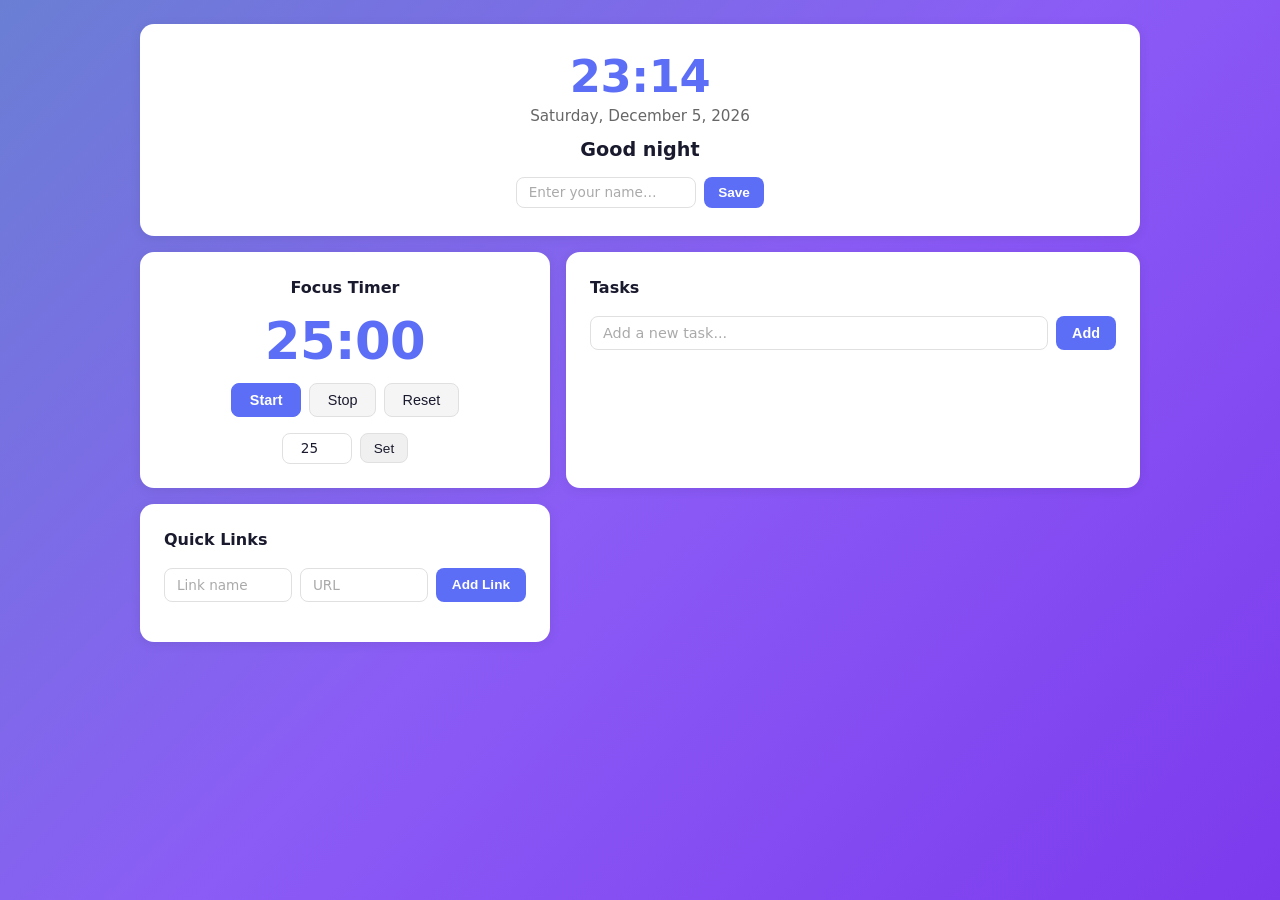
==== index.html @ 8b7bfc3d "init" ====
<!DOCTYPE html>
<html lang="en">
<head>
  <meta charset="UTF-8" />
  <meta name="viewport" content="width=device-width, initial-scale=1.0" />
  <title>Life Dashboard</title>
  <link rel="stylesheet" href="css/styles.css" />
</head>
<body>
  <main class="dashboard">

    <!-- Greeting Module — full width top -->
    <section id="greeting-module" class="module module--greeting">
      <time id="time-display"></time>
      <p id="date-display"></p>
      <p id="greeting-text"></p>
      <form id="name-form">
        <input id="name-input" type="text" placeholder="Enter your name…" autocomplete="off" maxlength="40" />
        <button type="submit">Save</button>
      </form>
    </section>

    <!-- Row: Focus Timer (left) + Task Manager (right) -->
    <div class="row-two">

      <!-- Focus Timer -->
      <section id="focus-timer" class="module">
        <h2>Focus Timer</h2>
        <div id="timer-display">25:00</div>
        <div id="timer-completion" class="hidden">Session complete!</div>
        <div class="timer-controls">
          <button id="timer-start">Start</button>
          <button id="timer-stop">Stop</button>
          <button id="timer-reset">Reset</button>
        </div>
        <form id="timer-duration-form">
          <input id="timer-duration-input" type="number" min="1" max="120" placeholder="Minutes" />
          <button type="submit">Set</button>
        </form>
      </section>

      <!-- Task Manager -->
      <section id="task-manager" class="module">
        <h2>Tasks</h2>
        <form id="task-form">
          <input id="task-input" type="text" placeholder="Add a new task..." autocomplete="off" />
          <button type="submit">Add</button>
        </form>
        <p id="task-duplicate-msg" class="hidden">Task already exists!</p>
        <ul id="task-list"></ul>
      </section>

    </div>

    <!-- Quick Links — bottom left, aligned under Focus Timer -->
    <div class="row-bottom">
      <section id="quick-links" class="module">
        <h2>Quick Links</h2>
        <form id="links-form">
          <input id="link-label-input" type="text" placeholder="Link name" autocomplete="off" />
          <input id="link-url-input" type="url" placeholder="URL" autocomplete="off" />
          <button type="submit">Add Link</button>
        </form>
        <ul id="links-list"></ul>
      </section>
      <!-- empty spacer to keep grid balanced -->
      <div></div>
    </div>

  </main>

  <script src="js/app.js"></script>
</body>
</html>
---- css/styles.css ----
/* Life Dashboard — styles */

*, *::before, *::after {
  box-sizing: border-box;
  margin: 0;
  padding: 0;
}

/* -------------------------------------------------------------------------
   Base
------------------------------------------------------------------------- */
:root {
  --accent: #5b6ef5;
  --accent-hover: #7080ff;
  --danger: #e05c6a;
  --danger-hover: #c94d5a;
  --radius: 14px;
  --gap: 1rem;
  --card-bg: #ffffff;
  --text: #1a1a2e;
  --text-muted: #666;
  --border: #e0e0e0;
}

body {
  background: linear-gradient(135deg, #6a7fd4 0%, #8b5cf6 50%, #7c3aed 100%);
  color: var(--text);
  font-family: system-ui, -apple-system, "Segoe UI", sans-serif;
  font-size: 1rem;
  line-height: 1.5;
  min-height: 100vh;
  padding: 1.5rem;
}

/* -------------------------------------------------------------------------
   Dashboard layout
------------------------------------------------------------------------- */
.dashboard {
  display: flex;
  flex-direction: column;
  gap: var(--gap);
  max-width: 1000px;
  margin: 0 auto;
}

/* Row with timer + tasks side by side */
.row-two {
  display: grid;
  grid-template-columns: 1fr 1.4fr;
  gap: var(--gap);
}

/* -------------------------------------------------------------------------
   Module card
------------------------------------------------------------------------- */
.module {
  background: var(--card-bg);
  border-radius: var(--radius);
  padding: 1.5rem;
  display: flex;
  flex-direction: column;
  gap: 1rem;
  box-shadow: 0 2px 12px rgba(0,0,0,0.08);
}

.module h2 {
  font-size: 1rem;
  font-weight: 700;
  color: var(--text);
}

/* -------------------------------------------------------------------------
   Greeting Module
------------------------------------------------------------------------- */
.module--greeting {
  text-align: center;
  gap: 0.25rem;
  padding: 1.75rem 1.5rem;
}

#time-display {
  font-size: 2.8rem;
  font-weight: 700;
  color: var(--accent);
  letter-spacing: -0.01em;
  line-height: 1.1;
  font-variant-numeric: tabular-nums;
}

#date-display {
  font-size: 0.95rem;
  color: var(--text-muted);
}

#greeting-text {
  font-size: 1.2rem;
  font-weight: 700;
  color: var(--text);
  margin-top: 0.25rem;
}

/* -------------------------------------------------------------------------
   Focus Timer
------------------------------------------------------------------------- */
#focus-timer {
  align-items: center;
  text-align: center;
}

#timer-display {
  font-size: 3.2rem;
  font-weight: 700;
  color: var(--accent);
  letter-spacing: -0.01em;
  font-variant-numeric: tabular-nums;
  line-height: 1;
}

#timer-completion {
  font-size: 0.85rem;
  font-weight: 600;
  color: #4caf7d;
  background: rgba(76, 175, 125, 0.1);
  border: 1px solid rgba(76, 175, 125, 0.3);
  border-radius: 6px;
  padding: 0.35rem 0.75rem;
}

.timer-controls {
  display: flex;
  gap: 0.5rem;
}

.timer-controls button {
  padding: 0.5rem 1.1rem;
  border-radius: 8px;
  font-size: 0.9rem;
  font-weight: 500;
  cursor: pointer;
  border: 1px solid var(--border);
  background: #f5f5f5;
  color: var(--text);
  transition: background 0.15s;
}

.timer-controls button:hover {
  background: #e8e8e8;
}

#timer-start {
  background: var(--accent) !important;
  border-color: var(--accent) !important;
  color: #fff !important;
  font-weight: 600 !important;
}

#timer-start:hover {
  background: var(--accent-hover) !important;
  border-color: var(--accent-hover) !important;
}

/* -------------------------------------------------------------------------
   Task Manager
------------------------------------------------------------------------- */
#task-form {
  display: flex;
  gap: 0.5rem;
}

#task-input {
  flex: 1;
  padding: 0.5rem 0.75rem;
  border: 1px solid var(--border);
  border-radius: 8px;
  font-size: 0.9rem;
  font-family: inherit;
  color: var(--text);
  background: #fff;
  transition: border-color 0.15s;
}

#task-input::placeholder { color: #aaa; }
#task-input:focus { outline: none; border-color: var(--accent); }

#task-form button[type="submit"] {
  padding: 0.5rem 1rem;
  background: var(--accent);
  border: none;
  border-radius: 8px;
  color: #fff;
  font-size: 0.9rem;
  font-weight: 600;
  cursor: pointer;
  transition: background 0.15s;
  white-space: nowrap;
}

#task-form button[type="submit"]:hover {
  background: var(--accent-hover);
}

#task-list {
  list-style: none;
  display: flex;
  flex-direction: column;
  gap: 0.5rem;
}

#task-list li {
  display: flex;
  align-items: center;
  gap: 0.6rem;
  padding: 0.5rem 0.25rem;
  border-bottom: 1px solid #f0f0f0;
}

/* Checkbox toggle button styled as checkbox */
.task-toggle-btn {
  width: 18px;
  height: 18px;
  min-width: 18px;
  border: 2px solid #ccc;
  border-radius: 4px;
  background: #fff;
  cursor: pointer;
  padding: 0;
  font-size: 0;
  transition: background 0.15s, border-color 0.15s;
  flex-shrink: 0;
}

#task-list li.completed .task-toggle-btn {
  background: var(--accent);
  border-color: var(--accent);
}

.task-label {
  flex: 1;
  font-size: 0.9rem;
  color: var(--text);
  word-break: break-word;
}

#task-list li.completed .task-label {
  text-decoration: line-through;
  color: #aaa;
}

.task-edit-input {
  flex: 1;
  padding: 0.3rem 0.5rem;
  border: 1px solid var(--accent);
  border-radius: 6px;
  font-size: 0.9rem;
  font-family: inherit;
  color: var(--text);
}

.task-edit-input:focus { outline: none; }

.task-edit-btn,
.task-confirm-btn {
  padding: 0.3rem 0.6rem;
  border: 1px solid var(--border);
  border-radius: 6px;
  background: #f5f5f5;
  color: var(--text);
  font-size: 0.8rem;
  cursor: pointer;
  transition: background 0.15s;
}

.task-edit-btn:hover,
.task-confirm-btn:hover {
  background: #e8e8e8;
}

.task-delete-btn {
  padding: 0.3rem 0.65rem;
  background: var(--danger);
  border: none;
  border-radius: 6px;
  color: #fff;
  font-size: 0.8rem;
  font-weight: 600;
  cursor: pointer;
  transition: background 0.15s;
  white-space: nowrap;
}

.task-delete-btn:hover {
  background: var(--danger-hover);
}

/* -------------------------------------------------------------------------
   Quick Links
------------------------------------------------------------------------- */
.row-bottom {
  display: grid;
  grid-template-columns: 1fr 1.4fr;
  gap: var(--gap);
  align-items: start;
}

#quick-links {
  align-self: start;
}

#links-form {
  display: flex;
  gap: 0.5rem;
  flex-wrap: wrap;
}

#link-label-input,
#link-url-input {
  flex: 1;
  min-width: 80px;
  padding: 0.5rem 0.75rem;
  border: 1px solid var(--border);
  border-radius: 8px;
  font-size: 0.85rem;
  font-family: inherit;
  color: var(--text);
  background: #fff;
  transition: border-color 0.15s;
}

#link-label-input::placeholder,
#link-url-input::placeholder { color: #aaa; }

#link-label-input:focus,
#link-url-input:focus { outline: none; border-color: var(--accent); }

#links-form button[type="submit"] {
  padding: 0.5rem 1rem;
  background: var(--accent);
  border: none;
  border-radius: 8px;
  color: #fff;
  font-size: 0.85rem;
  font-weight: 600;
  cursor: pointer;
  white-space: nowrap;
  transition: background 0.15s;
}

#links-form button[type="submit"]:hover {
  background: var(--accent-hover);
}

#links-list {
  list-style: none;
  display: flex;
  flex-wrap: wrap;
  gap: 0.5rem;
}

#links-list li {
  position: relative;
  display: inline-flex;
  align-items: center;
}

#links-list a {
  display: inline-block;
  padding: 0.45rem 1.8rem 0.45rem 0.9rem;
  background: var(--accent);
  border-radius: 8px;
  color: #fff;
  text-decoration: none;
  font-size: 0.85rem;
  font-weight: 500;
  transition: background 0.15s;
  white-space: nowrap;
}

#links-list a:hover {
  background: var(--accent-hover);
}

.link-delete-btn {
  position: absolute;
  right: -6px;
  top: -6px;
  width: 18px;
  height: 18px;
  border-radius: 50%;
  background: #e05c6a;
  border: 2px solid #fff;
  color: #fff;
  font-size: 10px;
  font-weight: 700;
  line-height: 1;
  cursor: pointer;
  display: flex;
  align-items: center;
  justify-content: center;
  padding: 0;
  transition: background 0.15s;
}

.link-delete-btn:hover {
  background: var(--danger-hover);
}

/* -------------------------------------------------------------------------
   Greeting — name form
------------------------------------------------------------------------- */
#name-form {
  display: flex;
  gap: 0.5rem;
  justify-content: center;
  margin-top: 0.5rem;
}

#name-input {
  padding: 0.4rem 0.75rem;
  border: 1px solid var(--border);
  border-radius: 8px;
  font-size: 0.85rem;
  font-family: inherit;
  color: var(--text);
  background: #fff;
  width: 180px;
  transition: border-color 0.15s;
}

#name-input::placeholder { color: #aaa; }
#name-input:focus { outline: none; border-color: var(--accent); }

#name-form button[type="submit"] {
  padding: 0.4rem 0.9rem;
  background: var(--accent);
  border: none;
  border-radius: 8px;
  color: #fff;
  font-size: 0.85rem;
  font-weight: 600;
  cursor: pointer;
  transition: background 0.15s;
}

#name-form button[type="submit"]:hover {
  background: var(--accent-hover);
}

/* -------------------------------------------------------------------------
   Timer — duration form
------------------------------------------------------------------------- */
#timer-duration-form {
  display: flex;
  gap: 0.5rem;
  align-items: center;
}

#timer-duration-input {
  width: 70px;
  padding: 0.4rem 0.5rem;
  border: 1px solid var(--border);
  border-radius: 8px;
  font-size: 0.85rem;
  font-family: inherit;
  color: var(--text);
  text-align: center;
  background: #fff;
  transition: border-color 0.15s;
}

#timer-duration-input:focus { outline: none; border-color: var(--accent); }

#timer-duration-form button[type="submit"] {
  padding: 0.4rem 0.8rem;
  background: #f0f0f0;
  border: 1px solid var(--border);
  border-radius: 8px;
  color: var(--text);
  font-size: 0.85rem;
  font-weight: 500;
  cursor: pointer;
  transition: background 0.15s;
}

#timer-duration-form button[type="submit"]:hover {
  background: #e0e0e0;
}

/* -------------------------------------------------------------------------
   Task duplicate message
------------------------------------------------------------------------- */
#task-duplicate-msg {
  font-size: 0.8rem;
  color: var(--danger);
  font-weight: 500;
  margin-top: -0.25rem;
}


.hidden {
  display: none !important;
}

/* -------------------------------------------------------------------------
   Responsive
------------------------------------------------------------------------- */
@media (max-width: 640px) {
  .row-two,
  .row-bottom {
    grid-template-columns: 1fr;
  }

  #time-display,
  #timer-display {
    font-size: 2.2rem;
  }
}
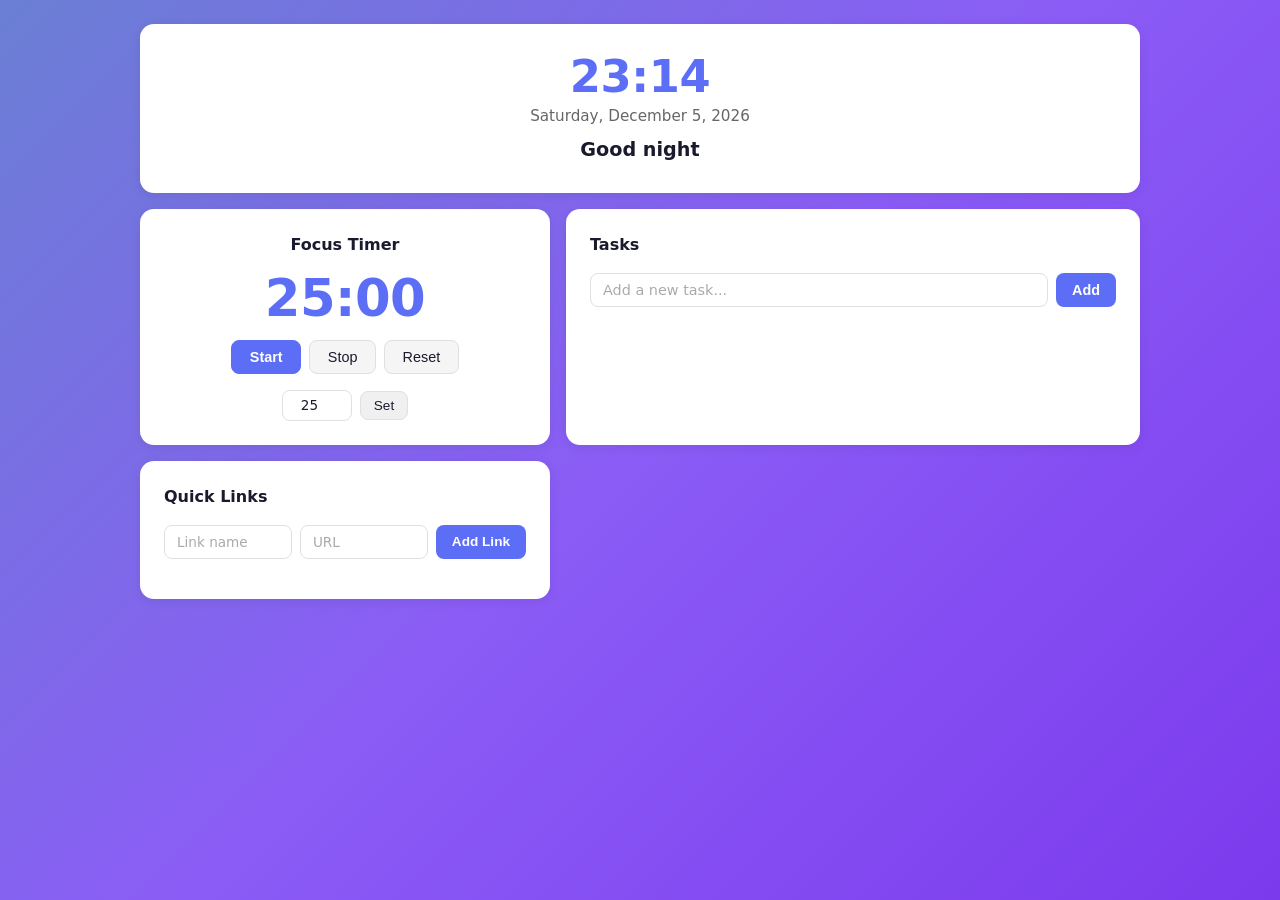
==== commit 0c014818: "delete input nama" ====
--- a/index.html
+++ b/index.html
@@ -14,10 +14,6 @@
       <time id="time-display"></time>
       <p id="date-display"></p>
       <p id="greeting-text"></p>
-      <form id="name-form">
-        <input id="name-input" type="text" placeholder="Enter your name…" autocomplete="off" maxlength="40" />
-        <button type="submit">Save</button>
-      </form>
     </section>
 
     <!-- Row: Focus Timer (left) + Task Manager (right) -->
--- a/css/styles.css
+++ b/css/styles.css
@@ -212,6 +212,37 @@
   gap: 0.6rem;
   padding: 0.5rem 0.25rem;
   border-bottom: 1px solid #f0f0f0;
+}
+
+.task-drag-handle {
+  width: 22px;
+  height: 22px;
+  min-width: 22px;
+  border: 1px solid var(--border);
+  border-radius: 6px;
+  background: #f5f5f5;
+  color: var(--text-muted);
+  cursor: grab;
+  display: inline-flex;
+  align-items: center;
+  justify-content: center;
+  padding: 0;
+  line-height: 1;
+  font-size: 0.85rem;
+}
+
+.task-drag-handle:active {
+  cursor: grabbing;
+}
+
+#task-list li.task-dragging {
+  opacity: 0.4;
+}
+
+#task-list li.task-drop-target {
+  outline: 2px dashed var(--accent);
+  outline-offset: 3px;
+  border-radius: 10px;
 }
 
 /* Checkbox toggle button styled as checkbox */
